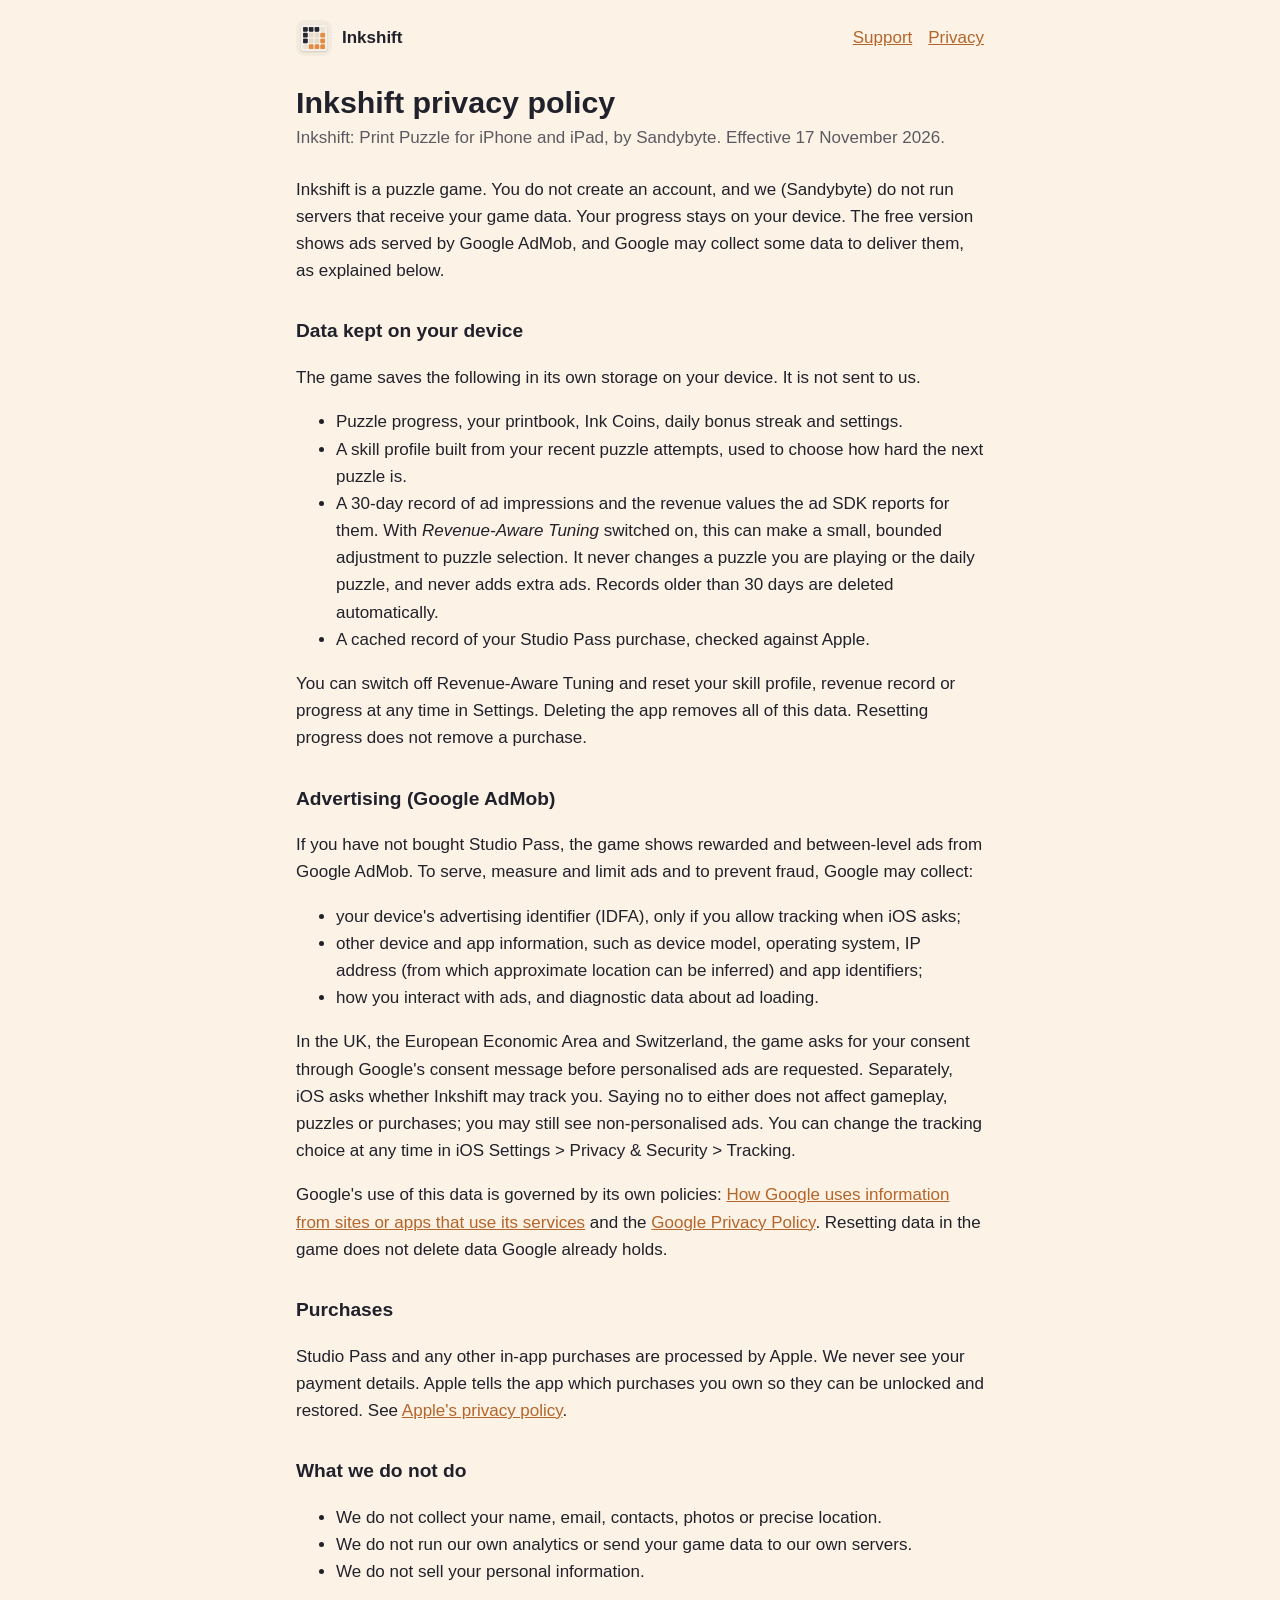
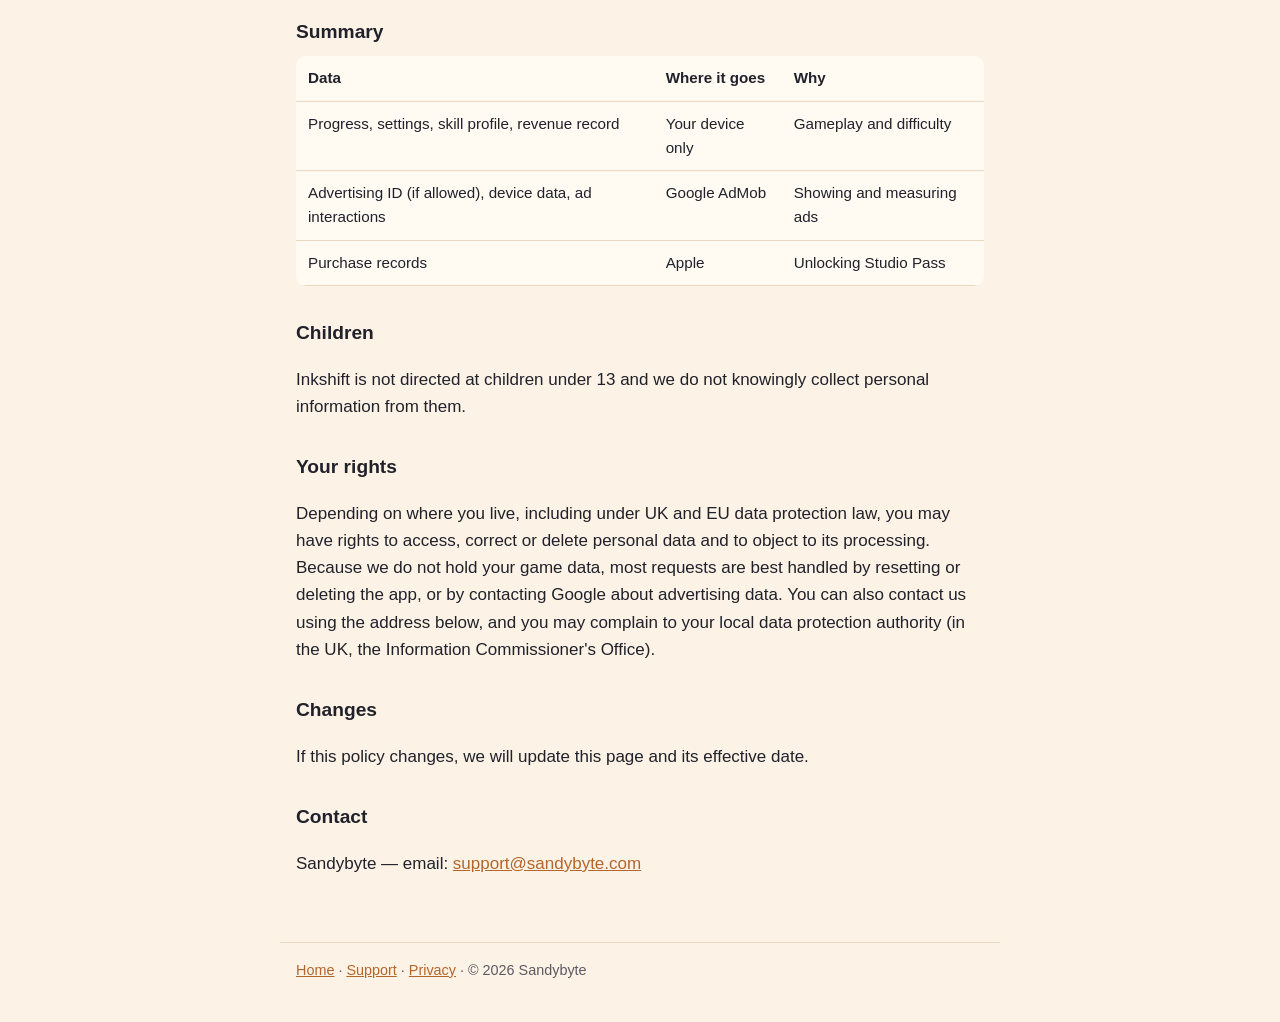
==== privacy/index.html @ cbea5101 "Add Inkshift home, support and privacy pages Co-Authored-By: Claude Opus 5.5 <noreply@anthropic.com>" ====
<!doctype html>
<html lang="en-GB">
<head>
<meta charset="utf-8">
<meta name="viewport" content="width=device-width, initial-scale=1">
<title>Inkshift Privacy Policy</title>
<meta name="description" content="How Inkshift: Print Puzzle by Sandybyte handles your data.">
<link rel="icon" href="../mark.png">
<link rel="stylesheet" href="../style.css">
</head>
<body>
<header><a class="brand" href="../"><img src="../mark.png" alt=""><span>Inkshift</span></a><nav aria-label="Main navigation"><a href="../support/">Support</a><a href="./">Privacy</a></nav></header>
<main id="main">
  <h1>Inkshift privacy policy</h1>
  <p class="meta">Inkshift: Print Puzzle for iPhone and iPad, by Sandybyte. Effective 17 November 2026.</p>

  <p>Inkshift is a puzzle game. You do not create an account, and we (Sandybyte) do not run servers that receive your game data. Your progress stays on your device. The free version shows ads served by Google AdMob, and Google may collect some data to deliver them, as explained below.</p>

  <h2>Data kept on your device</h2>
  <p>The game saves the following in its own storage on your device. It is not sent to us.</p>
  <ul>
    <li>Puzzle progress, your printbook, Ink Coins, daily bonus streak and settings.</li>
    <li>A skill profile built from your recent puzzle attempts, used to choose how hard the next puzzle is.</li>
    <li>A 30-day record of ad impressions and the revenue values the ad SDK reports for them. With <em>Revenue-Aware Tuning</em> switched on, this can make a small, bounded adjustment to puzzle selection. It never changes a puzzle you are playing or the daily puzzle, and never adds extra ads. Records older than 30 days are deleted automatically.</li>
    <li>A cached record of your Studio Pass purchase, checked against Apple.</li>
  </ul>
  <p>You can switch off Revenue-Aware Tuning and reset your skill profile, revenue record or progress at any time in Settings. Deleting the app removes all of this data. Resetting progress does not remove a purchase.</p>

  <h2>Advertising (Google AdMob)</h2>
  <p>If you have not bought Studio Pass, the game shows rewarded and between-level ads from Google AdMob. To serve, measure and limit ads and to prevent fraud, Google may collect:</p>
  <ul>
    <li>your device's advertising identifier (IDFA), only if you allow tracking when iOS asks;</li>
    <li>other device and app information, such as device model, operating system, IP address (from which approximate location can be inferred) and app identifiers;</li>
    <li>how you interact with ads, and diagnostic data about ad loading.</li>
  </ul>
  <p>In the UK, the European Economic Area and Switzerland, the game asks for your consent through Google's consent message before personalised ads are requested. Separately, iOS asks whether Inkshift may track you. Saying no to either does not affect gameplay, puzzles or purchases; you may still see non-personalised ads. You can change the tracking choice at any time in iOS Settings &gt; Privacy &amp; Security &gt; Tracking.</p>
  <p>Google's use of this data is governed by its own policies: <a href="https://policies.google.com/technologies/partner-sites">How Google uses information from sites or apps that use its services</a> and the <a href="https://policies.google.com/privacy">Google Privacy Policy</a>. Resetting data in the game does not delete data Google already holds.</p>

  <h2>Purchases</h2>
  <p>Studio Pass and any other in-app purchases are processed by Apple. We never see your payment details. Apple tells the app which purchases you own so they can be unlocked and restored. See <a href="https://www.apple.com/legal/privacy/">Apple's privacy policy</a>.</p>

  <h2>What we do not do</h2>
  <ul>
    <li>We do not collect your name, email, contacts, photos or precise location.</li>
    <li>We do not run our own analytics or send your game data to our own servers.</li>
    <li>We do not sell your personal information.</li>
  </ul>

  <h2>Summary</h2>
  <div class="table-wrap">
  <table>
    <tr><th>Data</th><th>Where it goes</th><th>Why</th></tr>
    <tr><td>Progress, settings, skill profile, revenue record</td><td>Your device only</td><td>Gameplay and difficulty</td></tr>
    <tr><td>Advertising ID (if allowed), device data, ad interactions</td><td>Google AdMob</td><td>Showing and measuring ads</td></tr>
    <tr><td>Purchase records</td><td>Apple</td><td>Unlocking Studio Pass</td></tr>
  </table>
  </div>

  <h2>Children</h2>
  <p>Inkshift is not directed at children under 13 and we do not knowingly collect personal information from them.</p>

  <h2>Your rights</h2>
  <p>Depending on where you live, including under UK and EU data protection law, you may have rights to access, correct or delete personal data and to object to its processing. Because we do not hold your game data, most requests are best handled by resetting or deleting the app, or by contacting Google about advertising data. You can also contact us using the address below, and you may complain to your local data protection authority (in the UK, the Information Commissioner's Office).</p>

  <h2>Changes</h2>
  <p>If this policy changes, we will update this page and its effective date.</p>

  <h2>Contact</h2>
  <p>Sandybyte — email: <a href="mailto:support@sandybyte.com?subject=Inkshift%20privacy">support@sandybyte.com</a></p>
</main>
<footer><a href="../">Home</a> · <a href="../support/">Support</a> · <a href="./">Privacy</a> · © 2026 Sandybyte</footer>
</body>
</html>
---- style.css ----
:root { --bg: #FCF3E6; --text: #20212B; --muted: #5b5a63; --accent: #B5652A; --card: #fffaf2; --rule: #ead9c0; }
@media (prefers-color-scheme: dark) {
  :root { --bg: #18191f; --text: #f3ece2; --muted: #b2aca3; --accent: #EC8C3F; --card: #20212B; --rule: #34353f; }
}
* { box-sizing: border-box; }
body { margin: 0; background: var(--bg); color: var(--text); font: 17px/1.6 -apple-system, BlinkMacSystemFont, "Segoe UI", Roboto, sans-serif; }
header, main, footer { max-width: 720px; margin: 0 auto; padding: 0 16px; }
header { display: flex; align-items: center; justify-content: space-between; gap: 12px; padding-top: 20px; flex-wrap: wrap; }
.brand { display: flex; align-items: center; gap: 10px; font-weight: 700; color: var(--text); text-decoration: none; }
.brand img { width: 36px; height: 36px; border-radius: 9px; }
header nav a { margin-left: 16px; }
main { padding-top: 28px; padding-bottom: 48px; }
footer { color: var(--muted); font-size: .9rem; padding-bottom: 40px; border-top: 1px solid var(--rule); padding-top: 16px; }
h1 { font-size: 1.9rem; line-height: 1.2; margin: 0 0 4px; }
h2 { font-size: 1.2rem; margin: 2rem 0 .5rem; }
.meta, .lead { color: var(--muted); margin: 0 0 1.5rem; }
a { color: var(--accent); }
.card { background: var(--card); border: 1px solid var(--rule); border-radius: 12px; padding: 4px 18px; margin: 1rem 0; }
.hero { text-align: center; padding-top: 24px; }
.hero img { width: 128px; height: 128px; border-radius: 28px; box-shadow: 0 8px 24px rgba(60, 40, 20, .18); }
table { width: 100%; border-collapse: collapse; background: var(--card); border-radius: 10px; overflow: hidden; font-size: .95rem; }
th, td { text-align: left; vertical-align: top; padding: 10px 12px; border-bottom: 1px solid var(--rule); }
th { font-weight: 600; }
.table-wrap { overflow-x: auto; }
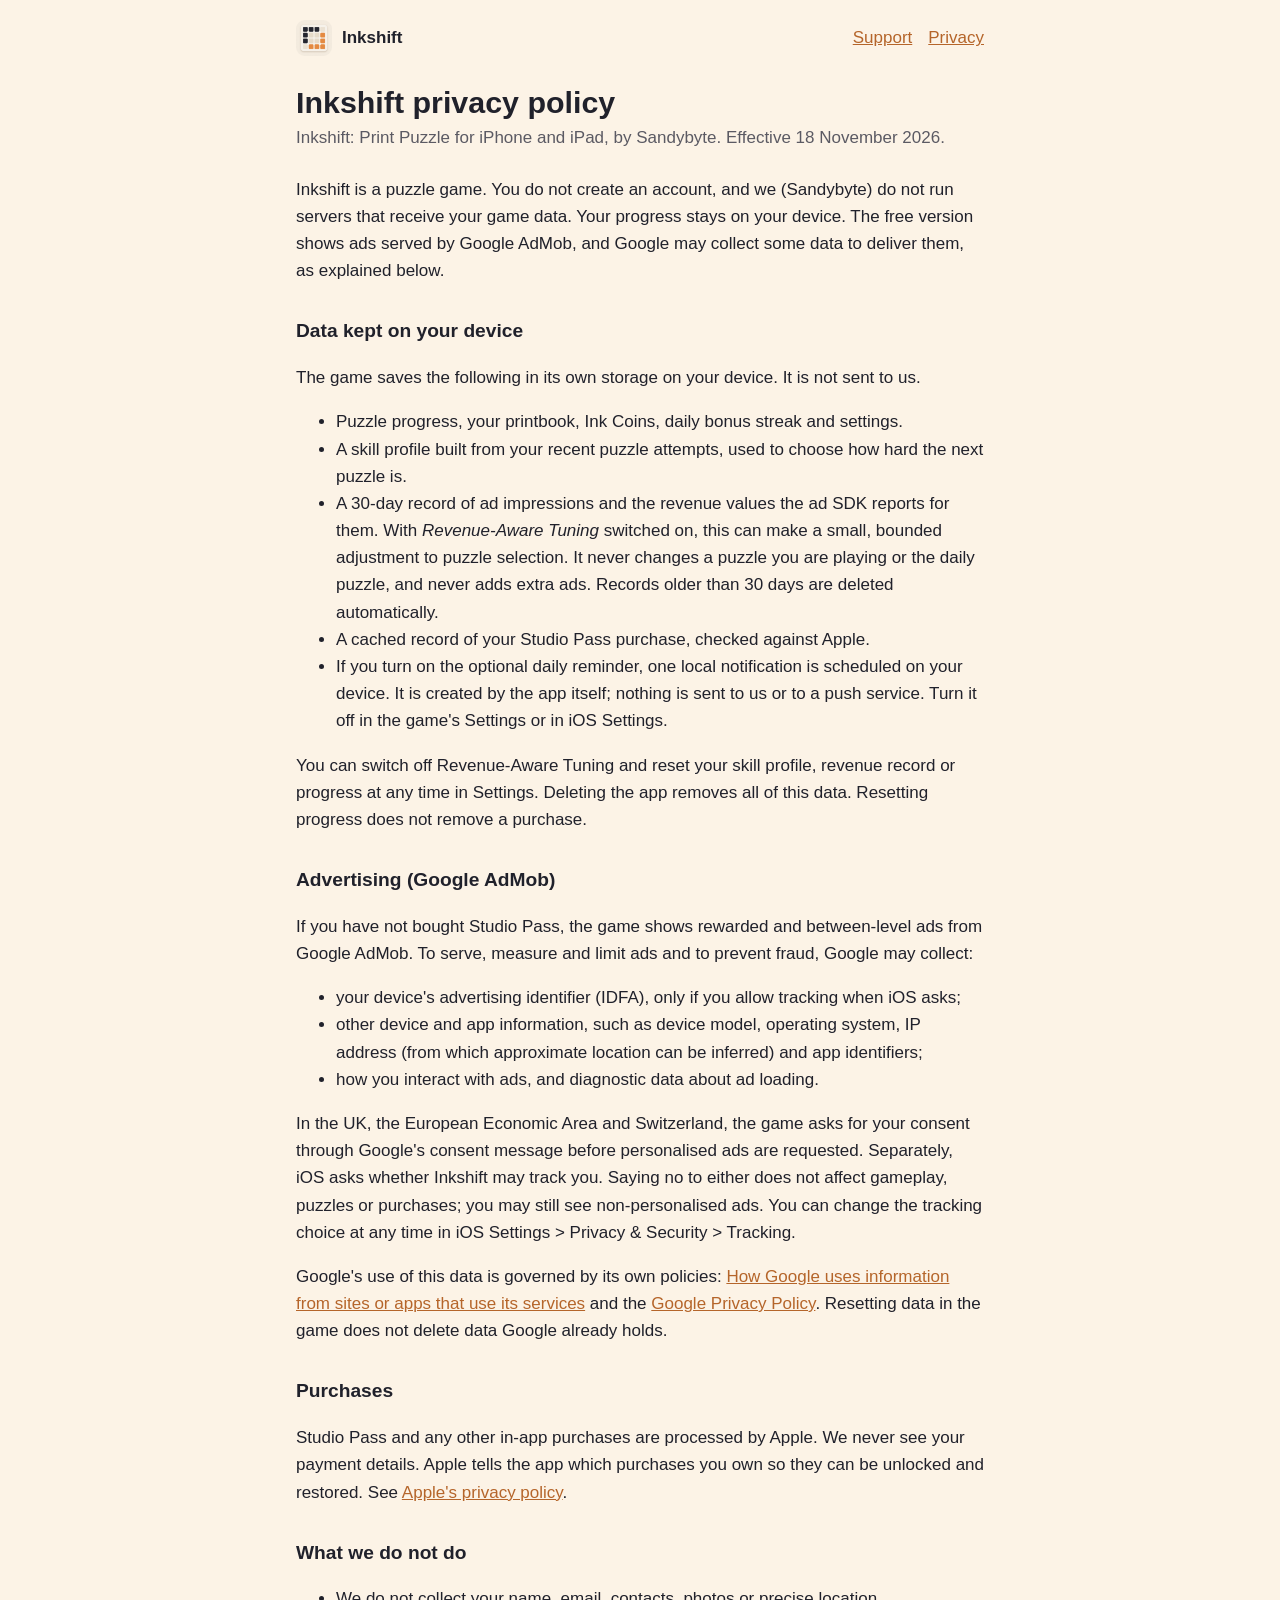
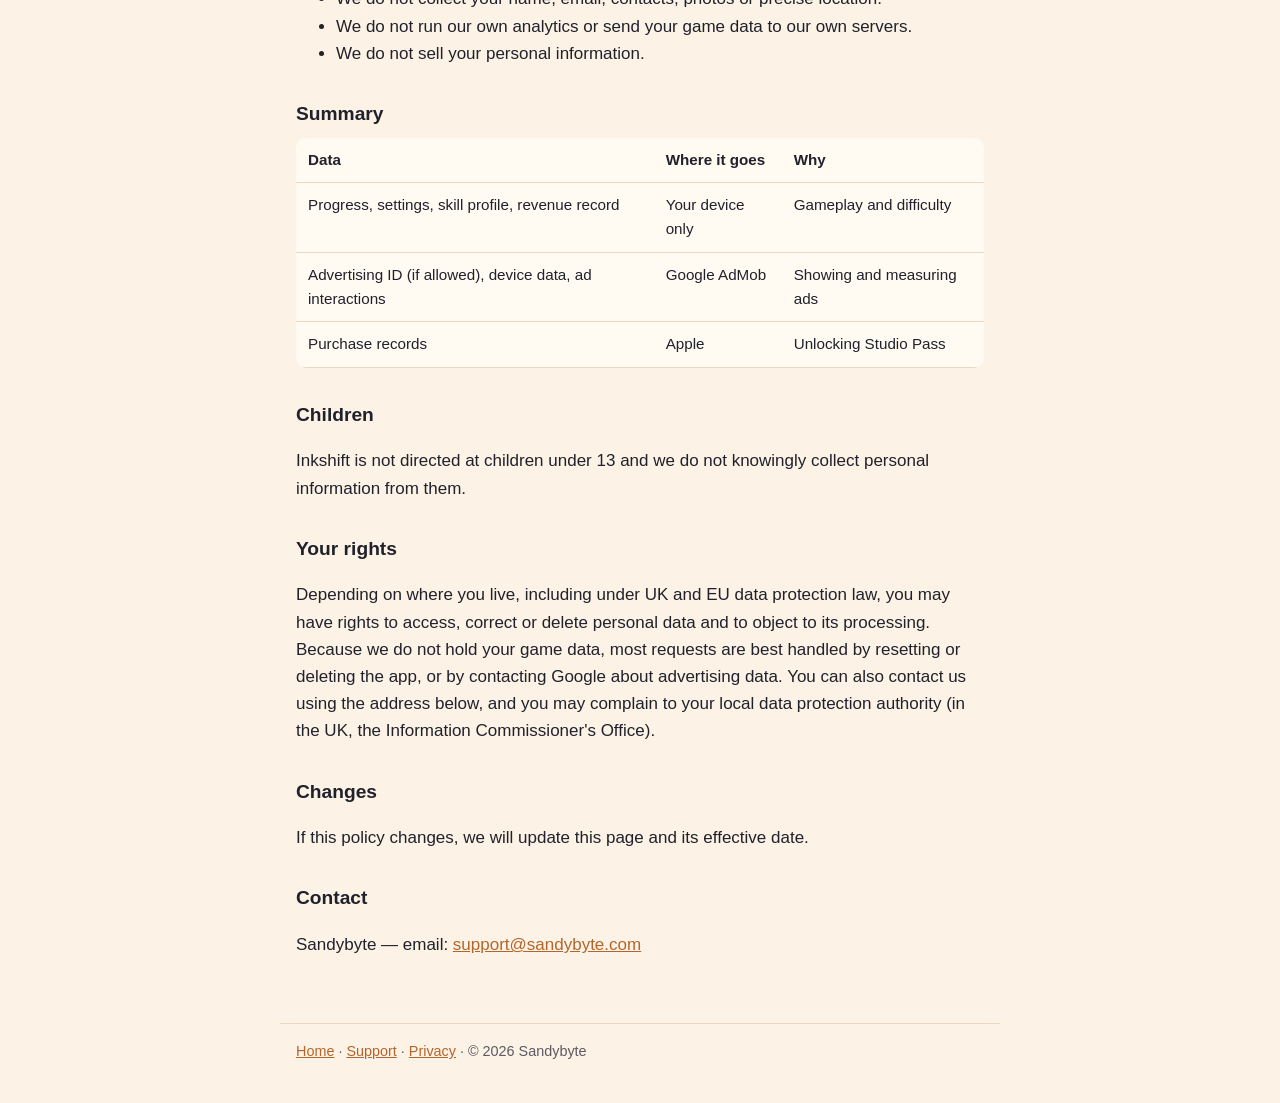
==== commit 74d7d279: "Privacy policy: describe optional daily reminder notification Co-Authored-By: Claude Opus 5.5 <norep" ====
--- a/privacy/index.html
+++ b/privacy/index.html
@@ -12,7 +12,7 @@
 <header><a class="brand" href="../"><img src="../mark.png" alt=""><span>Inkshift</span></a><nav aria-label="Main navigation"><a href="../support/">Support</a><a href="./">Privacy</a></nav></header>
 <main id="main">
   <h1>Inkshift privacy policy</h1>
-  <p class="meta">Inkshift: Print Puzzle for iPhone and iPad, by Sandybyte. Effective 17 November 2026.</p>
+  <p class="meta">Inkshift: Print Puzzle for iPhone and iPad, by Sandybyte. Effective 18 November 2026.</p>
 
   <p>Inkshift is a puzzle game. You do not create an account, and we (Sandybyte) do not run servers that receive your game data. Your progress stays on your device. The free version shows ads served by Google AdMob, and Google may collect some data to deliver them, as explained below.</p>
 
@@ -23,6 +23,7 @@
     <li>A skill profile built from your recent puzzle attempts, used to choose how hard the next puzzle is.</li>
     <li>A 30-day record of ad impressions and the revenue values the ad SDK reports for them. With <em>Revenue-Aware Tuning</em> switched on, this can make a small, bounded adjustment to puzzle selection. It never changes a puzzle you are playing or the daily puzzle, and never adds extra ads. Records older than 30 days are deleted automatically.</li>
     <li>A cached record of your Studio Pass purchase, checked against Apple.</li>
+    <li>If you turn on the optional daily reminder, one local notification is scheduled on your device. It is created by the app itself; nothing is sent to us or to a push service. Turn it off in the game's Settings or in iOS Settings.</li>
   </ul>
   <p>You can switch off Revenue-Aware Tuning and reset your skill profile, revenue record or progress at any time in Settings. Deleting the app removes all of this data. Resetting progress does not remove a purchase.</p>
 
